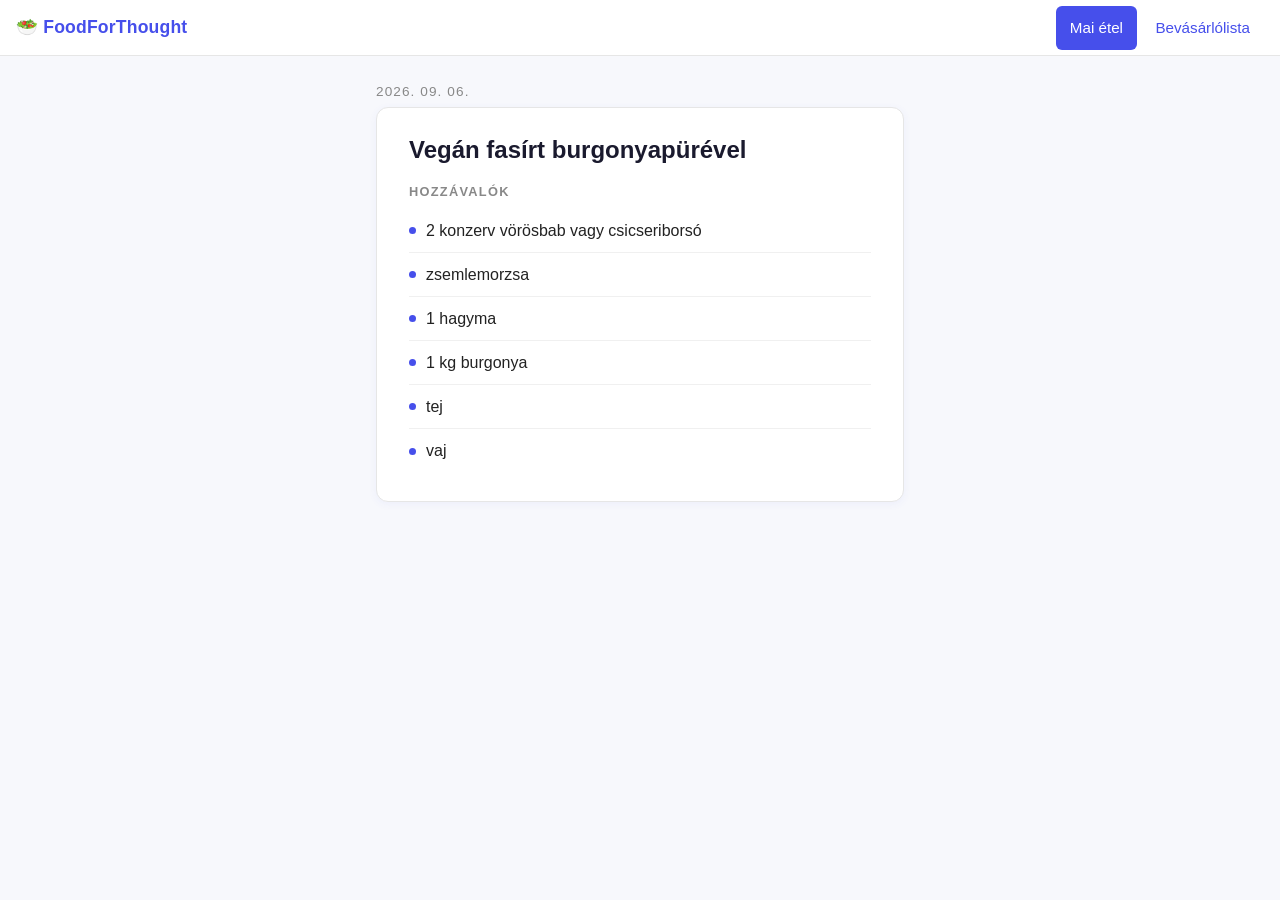
==== index.html @ c4b9708a "Add files via upload" ====
<!DOCTYPE html>
<html lang="hu">
<head>
  <meta charset="UTF-8" />
  <meta name="viewport" content="width=device-width, initial-scale=1.0, viewport-fit=cover" />
  <title>Mai étel – FoodForThought</title>
  <meta name="theme-color" content="#464feb" />
  <meta name="apple-mobile-web-app-capable" content="yes" />
  <meta name="apple-mobile-web-app-status-bar-style" content="default" />
  <style>
    *, *::before, *::after { box-sizing: border-box; margin: 0; padding: 0; }

    body {
      font-family: -apple-system, BlinkMacSystemFont, 'Segoe UI', Arial, sans-serif;
      background: #f7f8fc;
      color: #222;
      min-height: 100vh;
      -webkit-font-smoothing: antialiased;
    }

    header {
      background: #fff;
      border-bottom: 1px solid #e6e6e6;
      padding: env(safe-area-inset-top) 16px 0;
      display: flex;
      align-items: center;
      justify-content: space-between;
      min-height: calc(56px + env(safe-area-inset-top));
      position: sticky;
      top: 0;
      z-index: 10;
    }

    header h1 {
      font-size: 1.1rem;
      font-weight: 700;
      color: #464feb;
      letter-spacing: 0.01em;
    }

    nav a {
      text-decoration: none;
      color: #464feb;
      font-size: 0.95rem;
      font-weight: 500;
      padding: 6px 14px;
      min-height: 44px;
      display: inline-flex;
      align-items: center;
      border-radius: 6px;
      transition: background 0.15s;
      -webkit-tap-highlight-color: transparent;
    }

    nav a:hover { background: #eef0ff; }
    nav a.active { background: #464feb; color: #fff; }

    main {
      max-width: 560px;
      margin: 28px auto;
      padding: 0 16px max(32px, env(safe-area-inset-bottom));
    }

    .date-label {
      font-size: 0.85rem;
      color: #888;
      text-transform: uppercase;
      letter-spacing: 0.08em;
      margin-bottom: 8px;
    }

    .meal-card {
      background: #fff;
      border: 1px solid #e6e6e6;
      border-radius: 12px;
      padding: 28px 32px;
      box-shadow: 0 2px 8px rgba(70,79,235,0.06);
    }

    .meal-card h2 {
      font-size: 1.5rem;
      color: #1a1a2e;
      margin-bottom: 20px;
    }

    .meal-card h3 {
      font-size: 0.8rem;
      text-transform: uppercase;
      letter-spacing: 0.1em;
      color: #888;
      margin-bottom: 10px;
    }

    .ingredient-list {
      list-style: none;
    }

    .ingredient-list li {
      padding: 8px 0;
      min-height: 44px;
      border-bottom: 1px solid #f0f0f0;
      font-size: 1rem;
      display: flex;
      align-items: center;
      gap: 10px;
    }

    .ingredient-list li:last-child { border-bottom: none; }

    .ingredient-list li::before {
      content: '';
      display: inline-block;
      width: 7px;
      height: 7px;
      border-radius: 50%;
      background: #464feb;
      flex-shrink: 0;
    }

    .no-meal {
      text-align: center;
      padding: 48px 0;
      color: #888;
    }

    .no-meal strong { display: block; font-size: 1.1rem; color: #444; margin-bottom: 8px; }

    @media (max-width: 430px) {
      .meal-card { padding: 20px 16px; }
      .meal-card h2 { font-size: 1.3rem; }
    }

    @media (hover: none) {
      nav a:hover { background: transparent; }
    }
  </style>
</head>
<body>

<header>
  <h1>🥗 FoodForThought</h1>
  <nav>
    <a href="index.html" class="active">Mai étel</a>
    <a href="shopping.html">Bevásárlólista</a>
  </nav>
</header>

<main>
  <div id="app"></div>
</main>

<script src="foods-data.js"></script>
<script>
  const app = document.getElementById('app');

  function formatDate(dateStr) {
    const [y, m, d] = dateStr.split('-');
    return `${y}. ${m}. ${d}.`;
  }

  function todayStr() {
    const now = new Date();
    const y = now.getFullYear();
    const m = String(now.getMonth() + 1).padStart(2, '0');
    const d = String(now.getDate()).padStart(2, '0');
    return `${y}-${m}-${d}`;
  }

  function render(meal) {
    if (!meal) {
      app.innerHTML = `
        <div class="no-meal">
          <strong>Ma nincs tervezett étel.</strong>
          Nézd meg a <a href="shopping.html">bevásárlólistát</a> a közelgő napokhoz.
        </div>`;
      return;
    }

    app.innerHTML = `
      <p class="date-label">${formatDate(meal.date)}</p>
      <div class="meal-card">
        <h2>${meal.name}</h2>
        <h3>Hozzávalók</h3>
        <ul class="ingredient-list">
          ${meal.ingredients.map(i => `<li>${i}</li>`).join('')}
        </ul>
      </div>`;
  }

  const today = todayStr();
  const day   = new Date().getDate(); // 1–31
  // Fall back to the item whose id matches today's day-of-month (clamped to list length)
  const fallbackId = Math.min(day, FOODS_DATA.length);
  const meal = FOODS_DATA.find(item => item.date === today)
            || FOODS_DATA.find(item => item.id === fallbackId)
            || null;
  render(meal);
</script>
</body>
</html>
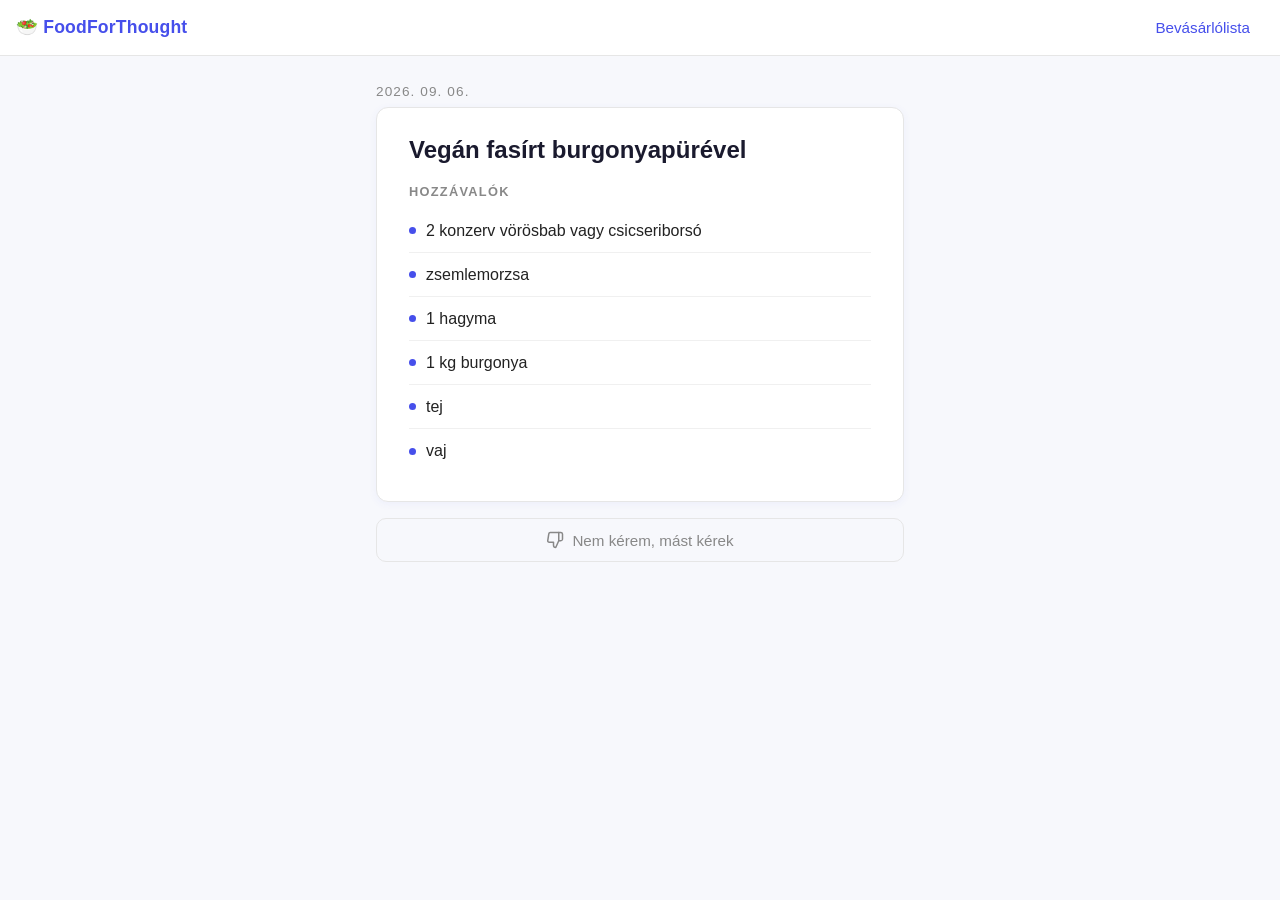
==== commit aa01ab19: "Add files via upload" ====
--- a/index.html
+++ b/index.html
@@ -125,6 +125,41 @@
 
     .no-meal strong { display: block; font-size: 1.1rem; color: #444; margin-bottom: 8px; }
 
+    .dislike-btn {
+      display: flex;
+      align-items: center;
+      justify-content: center;
+      gap: 8px;
+      margin-top: 16px;
+      width: 100%;
+      padding: 12px;
+      min-height: 44px;
+      background: none;
+      border: 1.5px solid #e6e6e6;
+      border-radius: 10px;
+      color: #888;
+      font-size: 0.95rem;
+      font-family: inherit;
+      cursor: pointer;
+      transition: border-color 0.15s, color 0.15s;
+      -webkit-tap-highlight-color: transparent;
+    }
+
+    .dislike-btn:hover { border-color: #e05252; color: #e05252; }
+
+    .dislike-btn svg { flex-shrink: 0; }
+
+    .all-disliked {
+      text-align: center;
+      padding: 32px 0;
+      color: #888;
+      font-size: 0.95rem;
+    }
+
+    @media (hover: none) {
+      .dislike-btn:hover { border-color: #e6e6e6; color: #888; }
+    }
+
     @media (max-width: 430px) {
       .meal-card { padding: 20px 16px; }
       .meal-card h2 { font-size: 1.3rem; }
@@ -140,7 +175,6 @@
 <header>
   <h1>🥗 FoodForThought</h1>
   <nav>
-    <a href="index.html" class="active">Mai étel</a>
     <a href="shopping.html">Bevásárlólista</a>
   </nav>
 </header>
@@ -166,13 +200,25 @@
     return `${y}-${m}-${d}`;
   }
 
+  // Disliked IDs persist for the session only
+  const disliked = new Set(JSON.parse(sessionStorage.getItem('disliked') || '[]'));
+
+  function saveDisliked() {
+    sessionStorage.setItem('disliked', JSON.stringify([...disliked]));
+  }
+
+  function pickRandom() {
+    const pool = FOODS_DATA.filter(m => !disliked.has(m.id));
+    if (!pool.length) return null;
+    return pool[Math.floor(Math.random() * pool.length)];
+  }
+
   function render(meal) {
     if (!meal) {
-      app.innerHTML = `
-        <div class="no-meal">
-          <strong>Ma nincs tervezett étel.</strong>
-          Nézd meg a <a href="shopping.html">bevásárlólistát</a> a közelgő napokhoz.
-        </div>`;
+      const exhausted = disliked.size > 0 && FOODS_DATA.every(m => disliked.has(m.id));
+      app.innerHTML = exhausted
+        ? `<div class="all-disliked">Minden ételt elutasítottál. <button onclick="resetDisliked()" style="color:#464feb;background:none;border:none;cursor:pointer;font-size:inherit;text-decoration:underline;">Újrakezdés</button></div>`
+        : `<div class="no-meal"><strong>Ma nincs tervezett étel.</strong> Nézd meg a <a href="shopping.html">bevásárlólistát</a> a közelgő napokhoz.</div>`;
       return;
     }
 
@@ -184,17 +230,36 @@
         <ul class="ingredient-list">
           ${meal.ingredients.map(i => `<li>${i}</li>`).join('')}
         </ul>
-      </div>`;
-  }
+      </div>
+      <button class="dislike-btn" onclick="dislikeCurrent(${meal.id})">
+        <svg width="18" height="18" viewBox="0 0 24 24" fill="none" stroke="currentColor" stroke-width="2" stroke-linecap="round" stroke-linejoin="round">
+          <path d="M10 15v4a3 3 0 0 0 3 3l4-9V2H5.72a2 2 0 0 0-2 1.7l-1.38 9a2 2 0 0 0 2 2.3H10z"/>
+          <path d="M17 2h2.67A2.31 2.31 0 0 1 22 4v7a2.31 2.31 0 0 1-2.33 2H17"/>
+        </svg>
+        Nem kérem, mást kérek
+      </button>`;
+  }
+
+  window.dislikeCurrent = function(id) {
+    disliked.add(id);
+    saveDisliked();
+    render(pickRandom());
+  };
+
+  window.resetDisliked = function() {
+    disliked.clear();
+    saveDisliked();
+    render(pickRandom());
+  };
 
   const today = todayStr();
   const day   = new Date().getDate(); // 1–31
   // Fall back to the item whose id matches today's day-of-month (clamped to list length)
   const fallbackId = Math.min(day, FOODS_DATA.length);
-  const meal = FOODS_DATA.find(item => item.date === today)
-            || FOODS_DATA.find(item => item.id === fallbackId)
-            || null;
-  render(meal);
+  const initial = FOODS_DATA.find(item => item.date === today)
+               || FOODS_DATA.find(item => item.id === fallbackId && !disliked.has(item.id))
+               || pickRandom();
+  render(initial);
 </script>
 </body>
 </html>
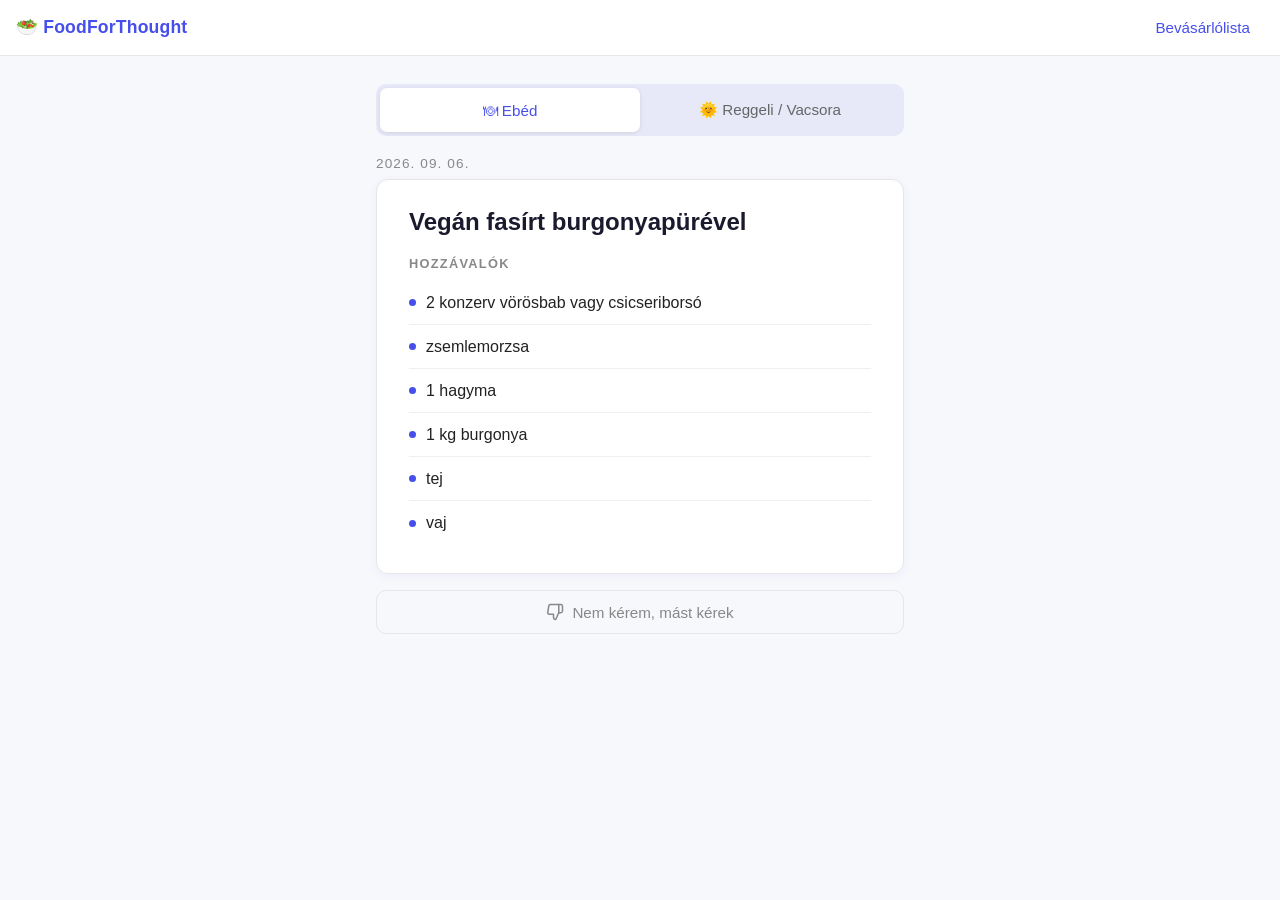
==== commit 4907271f: "Add files via upload" ====
--- a/index.html
+++ b/index.html
@@ -156,6 +156,36 @@
       font-size: 0.95rem;
     }
 
+    .meal-type-toggle {
+      display: flex;
+      background: #e8e9f8;
+      border-radius: 10px;
+      padding: 4px;
+      margin-bottom: 20px;
+    }
+
+    .meal-type-toggle button {
+      flex: 1;
+      padding: 10px;
+      min-height: 44px;
+      border: none;
+      border-radius: 7px;
+      font-family: inherit;
+      font-size: 0.95rem;
+      font-weight: 500;
+      cursor: pointer;
+      background: transparent;
+      color: #666;
+      transition: background 0.15s, color 0.15s, box-shadow 0.15s;
+      -webkit-tap-highlight-color: transparent;
+    }
+
+    .meal-type-toggle button.active {
+      background: #fff;
+      color: #464feb;
+      box-shadow: 0 1px 4px rgba(0,0,0,0.1);
+    }
+
     @media (hover: none) {
       .dislike-btn:hover { border-color: #e6e6e6; color: #888; }
     }
@@ -180,10 +210,15 @@
 </header>
 
 <main>
+  <div class="meal-type-toggle">
+    <button id="btn-lunch" onclick="setType('lunch')">&#127869; Ebéd</button>
+    <button id="btn-breakfast" onclick="setType('breakfast')">&#127774; Reggeli / Vacsora</button>
+  </div>
   <div id="app"></div>
 </main>
 
 <script src="foods-data.js"></script>
+<script src="breakfast-data.js"></script>
 <script>
   const app = document.getElementById('app');
 
@@ -200,36 +235,52 @@
     return `${y}-${m}-${d}`;
   }
 
-  // Disliked IDs persist for the session only
-  const disliked = new Set(JSON.parse(sessionStorage.getItem('disliked') || '[]'));
+  let activeType = localStorage.getItem('mealType') || 'lunch';
+
+  function getDataset() {
+    return activeType === 'lunch' ? FOODS_DATA : BREAKFAST_DATA;
+  }
+
+  function dislikedKey() {
+    return 'disliked-' + activeType;
+  }
+
+  function loadDisliked() {
+    return new Set(JSON.parse(sessionStorage.getItem(dislikedKey()) || '[]'));
+  }
+
+  // Disliked IDs are tracked per meal type, session only
+  let disliked = loadDisliked();
 
   function saveDisliked() {
-    sessionStorage.setItem('disliked', JSON.stringify([...disliked]));
+    sessionStorage.setItem(dislikedKey(), JSON.stringify([...disliked]));
   }
 
   function pickRandom() {
-    const pool = FOODS_DATA.filter(m => !disliked.has(m.id));
+    const pool = getDataset().filter(m => !disliked.has(m.id));
     if (!pool.length) return null;
     return pool[Math.floor(Math.random() * pool.length)];
   }
 
   function render(meal) {
+    const data = getDataset();
     if (!meal) {
-      const exhausted = disliked.size > 0 && FOODS_DATA.every(m => disliked.has(m.id));
+      const exhausted = disliked.size > 0 && data.every(m => disliked.has(m.id));
       app.innerHTML = exhausted
         ? `<div class="all-disliked">Minden ételt elutasítottál. <button onclick="resetDisliked()" style="color:#464feb;background:none;border:none;cursor:pointer;font-size:inherit;text-decoration:underline;">Újrakezdés</button></div>`
         : `<div class="no-meal"><strong>Ma nincs tervezett étel.</strong> Nézd meg a <a href="shopping.html">bevásárlólistát</a> a közelgő napokhoz.</div>`;
       return;
     }
 
+    const ingredientsHtml = meal.ingredients && meal.ingredients.length
+      ? `<h3>Hozzávalók</h3><ul class="ingredient-list">${meal.ingredients.map(i => `<li>${i}</li>`).join('')}</ul>`
+      : '';
+
     app.innerHTML = `
       <p class="date-label">${formatDate(meal.date)}</p>
       <div class="meal-card">
         <h2>${meal.name}</h2>
-        <h3>Hozzávalók</h3>
-        <ul class="ingredient-list">
-          ${meal.ingredients.map(i => `<li>${i}</li>`).join('')}
-        </ul>
+        ${ingredientsHtml}
       </div>
       <button class="dislike-btn" onclick="dislikeCurrent(${meal.id})">
         <svg width="18" height="18" viewBox="0 0 24 24" fill="none" stroke="currentColor" stroke-width="2" stroke-linecap="round" stroke-linejoin="round">
@@ -240,6 +291,28 @@
       </button>`;
   }
 
+  function updateToggleUI() {
+    document.getElementById('btn-lunch').classList.toggle('active', activeType === 'lunch');
+    document.getElementById('btn-breakfast').classList.toggle('active', activeType === 'breakfast');
+  }
+
+  function loadMealForType() {
+    const today = todayStr();
+    const day = new Date().getDate(); // 1–31
+    const fallbackId = Math.min(day, getDataset().length);
+    return getDataset().find(item => item.date === today && !disliked.has(item.id))
+        || getDataset().find(item => item.id === fallbackId && !disliked.has(item.id))
+        || pickRandom();
+  }
+
+  window.setType = function(type) {
+    activeType = type;
+    localStorage.setItem('mealType', type);
+    disliked = loadDisliked();
+    updateToggleUI();
+    render(loadMealForType());
+  };
+
   window.dislikeCurrent = function(id) {
     disliked.add(id);
     saveDisliked();
@@ -252,14 +325,8 @@
     render(pickRandom());
   };
 
-  const today = todayStr();
-  const day   = new Date().getDate(); // 1–31
-  // Fall back to the item whose id matches today's day-of-month (clamped to list length)
-  const fallbackId = Math.min(day, FOODS_DATA.length);
-  const initial = FOODS_DATA.find(item => item.date === today)
-               || FOODS_DATA.find(item => item.id === fallbackId && !disliked.has(item.id))
-               || pickRandom();
-  render(initial);
+  updateToggleUI();
+  render(loadMealForType());
 </script>
 </body>
 </html>
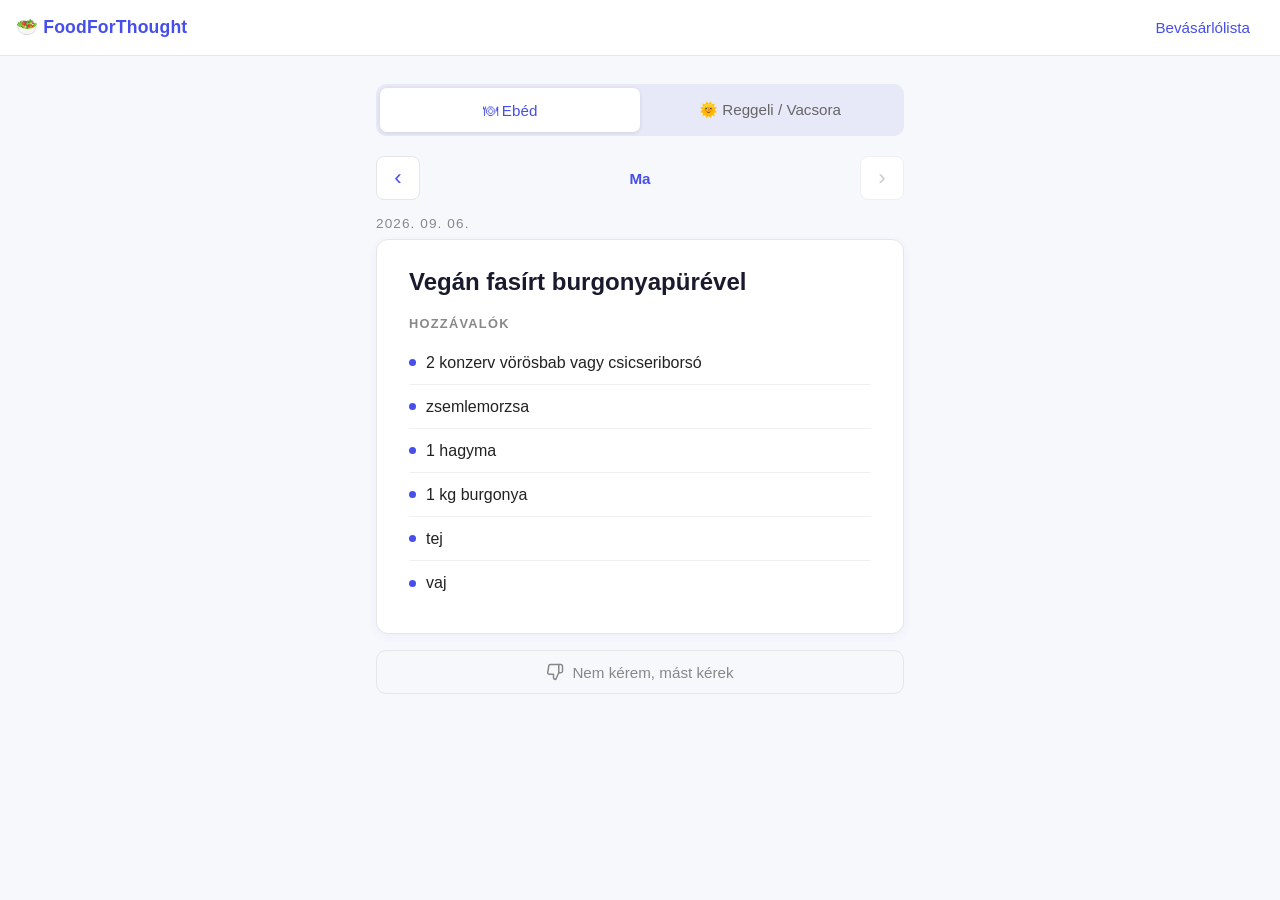
==== commit ce31ffb5: "Add files via upload" ====
--- a/index.html
+++ b/index.html
@@ -186,6 +186,44 @@
       box-shadow: 0 1px 4px rgba(0,0,0,0.1);
     }
 
+    .day-nav {
+      display: flex;
+      align-items: center;
+      gap: 8px;
+      margin-bottom: 16px;
+    }
+
+    .day-nav-btn {
+      background: #fff;
+      border: 1.5px solid #e6e6e6;
+      border-radius: 8px;
+      width: 44px;
+      height: 44px;
+      font-size: 1.4rem;
+      cursor: pointer;
+      display: flex;
+      align-items: center;
+      justify-content: center;
+      color: #464feb;
+      flex-shrink: 0;
+      transition: background 0.15s, border-color 0.15s;
+      -webkit-tap-highlight-color: transparent;
+    }
+
+    .day-nav-btn:hover { background: #eef0ff; border-color: #464feb; }
+    .day-nav-btn:disabled { color: #ccc; border-color: #f0f0f0; cursor: default; }
+    .day-nav-btn:disabled:hover { background: #fff; border-color: #f0f0f0; }
+
+    .day-nav-label {
+      flex: 1;
+      text-align: center;
+      font-weight: 600;
+      font-size: 0.95rem;
+      color: #1a1a2e;
+    }
+
+    .day-nav-label.today { color: #464feb; }
+
     @media (hover: none) {
       .dislike-btn:hover { border-color: #e6e6e6; color: #888; }
     }
@@ -214,6 +252,11 @@
     <button id="btn-lunch" onclick="setType('lunch')">&#127869; Ebéd</button>
     <button id="btn-breakfast" onclick="setType('breakfast')">&#127774; Reggeli / Vacsora</button>
   </div>
+  <div class="day-nav">
+    <button class="day-nav-btn" id="btn-prev" onclick="stepDay(-1)">&#8249;</button>
+    <span class="day-nav-label today" id="day-label">Ma</span>
+    <button class="day-nav-btn" id="btn-next" onclick="stepDay(1)">&#8250;</button>
+  </div>
   <div id="app"></div>
 </main>
 
@@ -235,7 +278,23 @@
     return `${y}-${m}-${d}`;
   }
 
+  function offsetDate(n) {
+    const dt = new Date();
+    dt.setDate(dt.getDate() + n);
+    return `${dt.getFullYear()}-${String(dt.getMonth()+1).padStart(2,'0')}-${String(dt.getDate()).padStart(2,'0')}`;
+  }
+
+  function dayLabel(n) {
+    if (n === 0) return 'Ma';
+    if (n === 1) return 'Holnap';
+    if (n === -1) return 'Tegnap';
+    const [y, m, d] = offsetDate(n).split('-').map(Number);
+    const HU_MONTHS = ['jan.','febr.','márc.','ápr.','máj.','jún.','júl.','aug.','szept.','okt.','nov.','dec.'];
+    return `${HU_MONTHS[m-1]} ${d}.`;
+  }
+
   let activeType = localStorage.getItem('mealType') || 'lunch';
+  let dayOffset = 0;
 
   function getDataset() {
     return activeType === 'lunch' ? FOODS_DATA : BREAKFAST_DATA;
@@ -276,19 +335,22 @@
       ? `<h3>Hozzávalók</h3><ul class="ingredient-list">${meal.ingredients.map(i => `<li>${i}</li>`).join('')}</ul>`
       : '';
 
+    const dislikeBtnHtml = dayOffset === 0 ? `
+      <button class="dislike-btn" onclick="dislikeCurrent(${meal.id})">
+        <svg width="18" height="18" viewBox="0 0 24 24" fill="none" stroke="currentColor" stroke-width="2" stroke-linecap="round" stroke-linejoin="round">
+          <path d="M10 15v4a3 3 0 0 0 3 3l4-9V2H5.72a2 2 0 0 0-2 1.7l-1.38 9a2 2 0 0 0 2 2.3H10z"/>
+          <path d="M17 2h2.67A2.31 2.31 0 0 1 22 4v7a2.31 2.31 0 0 1-2.33 2H17"/>
+        </svg>
+        Nem kérem, mást kérek
+      </button>` : '';
+
     app.innerHTML = `
       <p class="date-label">${formatDate(meal.date)}</p>
       <div class="meal-card">
         <h2>${meal.name}</h2>
         ${ingredientsHtml}
       </div>
-      <button class="dislike-btn" onclick="dislikeCurrent(${meal.id})">
-        <svg width="18" height="18" viewBox="0 0 24 24" fill="none" stroke="currentColor" stroke-width="2" stroke-linecap="round" stroke-linejoin="round">
-          <path d="M10 15v4a3 3 0 0 0 3 3l4-9V2H5.72a2 2 0 0 0-2 1.7l-1.38 9a2 2 0 0 0 2 2.3H10z"/>
-          <path d="M17 2h2.67A2.31 2.31 0 0 1 22 4v7a2.31 2.31 0 0 1-2.33 2H17"/>
-        </svg>
-        Nem kérem, mást kérek
-      </button>`;
+      ${dislikeBtnHtml}`;
   }
 
   function updateToggleUI() {
@@ -296,12 +358,25 @@
     document.getElementById('btn-breakfast').classList.toggle('active', activeType === 'breakfast');
   }
 
+  function updateDayNav() {
+    const dates = getDataset().map(m => m.date).sort();
+    const lbl = document.getElementById('day-label');
+    lbl.textContent = dayLabel(dayOffset);
+    lbl.className = 'day-nav-label' + (dayOffset === 0 ? ' today' : '');
+    document.getElementById('btn-prev').disabled = offsetDate(dayOffset - 1) < dates[0];
+    document.getElementById('btn-next').disabled = offsetDate(dayOffset + 1) > dates[dates.length - 1];
+  }
+
   function loadMealForType() {
-    const today = todayStr();
+    const data = getDataset();
+    const targetDate = offsetDate(dayOffset);
+    if (dayOffset !== 0) {
+      return data.find(item => item.date === targetDate) || null;
+    }
     const day = new Date().getDate(); // 1–31
-    const fallbackId = Math.min(day, getDataset().length);
-    return getDataset().find(item => item.date === today && !disliked.has(item.id))
-        || getDataset().find(item => item.id === fallbackId && !disliked.has(item.id))
+    const fallbackId = Math.min(day, data.length);
+    return data.find(item => item.date === targetDate && !disliked.has(item.id))
+        || data.find(item => item.id === fallbackId && !disliked.has(item.id))
         || pickRandom();
   }
 
@@ -310,6 +385,13 @@
     localStorage.setItem('mealType', type);
     disliked = loadDisliked();
     updateToggleUI();
+    updateDayNav();
+    render(loadMealForType());
+  };
+
+  window.stepDay = function(delta) {
+    dayOffset += delta;
+    updateDayNav();
     render(loadMealForType());
   };
 
@@ -326,6 +408,7 @@
   };
 
   updateToggleUI();
+  updateDayNav();
   render(loadMealForType());
 </script>
 </body>
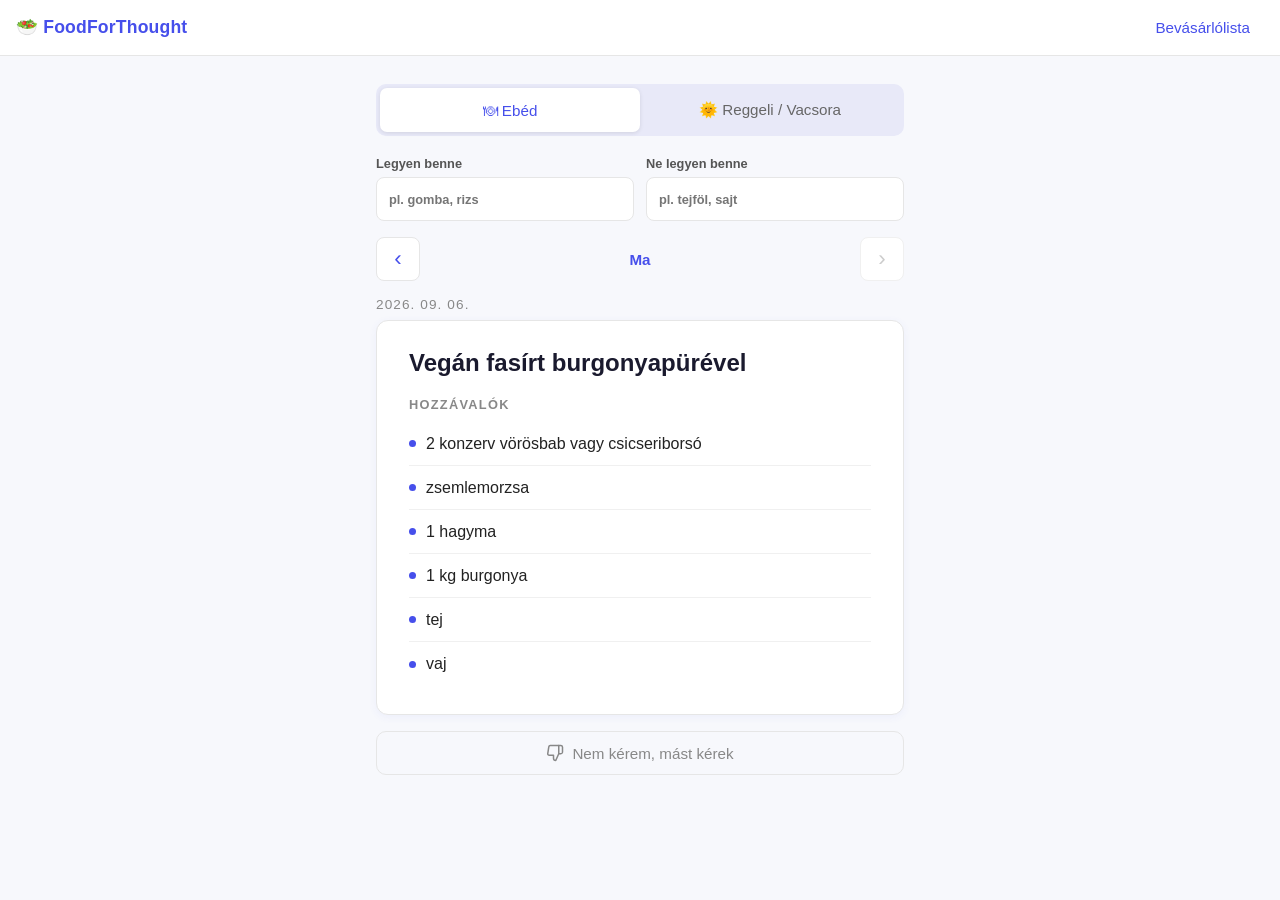
==== commit 0e534fb7: "Add files via upload" ====
--- a/index.html
+++ b/index.html
@@ -7,236 +7,8 @@
   <meta name="theme-color" content="#464feb" />
   <meta name="apple-mobile-web-app-capable" content="yes" />
   <meta name="apple-mobile-web-app-status-bar-style" content="default" />
-  <style>
-    *, *::before, *::after { box-sizing: border-box; margin: 0; padding: 0; }
-
-    body {
-      font-family: -apple-system, BlinkMacSystemFont, 'Segoe UI', Arial, sans-serif;
-      background: #f7f8fc;
-      color: #222;
-      min-height: 100vh;
-      -webkit-font-smoothing: antialiased;
-    }
-
-    header {
-      background: #fff;
-      border-bottom: 1px solid #e6e6e6;
-      padding: env(safe-area-inset-top) 16px 0;
-      display: flex;
-      align-items: center;
-      justify-content: space-between;
-      min-height: calc(56px + env(safe-area-inset-top));
-      position: sticky;
-      top: 0;
-      z-index: 10;
-    }
-
-    header h1 {
-      font-size: 1.1rem;
-      font-weight: 700;
-      color: #464feb;
-      letter-spacing: 0.01em;
-    }
-
-    nav a {
-      text-decoration: none;
-      color: #464feb;
-      font-size: 0.95rem;
-      font-weight: 500;
-      padding: 6px 14px;
-      min-height: 44px;
-      display: inline-flex;
-      align-items: center;
-      border-radius: 6px;
-      transition: background 0.15s;
-      -webkit-tap-highlight-color: transparent;
-    }
-
-    nav a:hover { background: #eef0ff; }
-    nav a.active { background: #464feb; color: #fff; }
-
-    main {
-      max-width: 560px;
-      margin: 28px auto;
-      padding: 0 16px max(32px, env(safe-area-inset-bottom));
-    }
-
-    .date-label {
-      font-size: 0.85rem;
-      color: #888;
-      text-transform: uppercase;
-      letter-spacing: 0.08em;
-      margin-bottom: 8px;
-    }
-
-    .meal-card {
-      background: #fff;
-      border: 1px solid #e6e6e6;
-      border-radius: 12px;
-      padding: 28px 32px;
-      box-shadow: 0 2px 8px rgba(70,79,235,0.06);
-    }
-
-    .meal-card h2 {
-      font-size: 1.5rem;
-      color: #1a1a2e;
-      margin-bottom: 20px;
-    }
-
-    .meal-card h3 {
-      font-size: 0.8rem;
-      text-transform: uppercase;
-      letter-spacing: 0.1em;
-      color: #888;
-      margin-bottom: 10px;
-    }
-
-    .ingredient-list {
-      list-style: none;
-    }
-
-    .ingredient-list li {
-      padding: 8px 0;
-      min-height: 44px;
-      border-bottom: 1px solid #f0f0f0;
-      font-size: 1rem;
-      display: flex;
-      align-items: center;
-      gap: 10px;
-    }
-
-    .ingredient-list li:last-child { border-bottom: none; }
-
-    .ingredient-list li::before {
-      content: '';
-      display: inline-block;
-      width: 7px;
-      height: 7px;
-      border-radius: 50%;
-      background: #464feb;
-      flex-shrink: 0;
-    }
-
-    .no-meal {
-      text-align: center;
-      padding: 48px 0;
-      color: #888;
-    }
-
-    .no-meal strong { display: block; font-size: 1.1rem; color: #444; margin-bottom: 8px; }
-
-    .dislike-btn {
-      display: flex;
-      align-items: center;
-      justify-content: center;
-      gap: 8px;
-      margin-top: 16px;
-      width: 100%;
-      padding: 12px;
-      min-height: 44px;
-      background: none;
-      border: 1.5px solid #e6e6e6;
-      border-radius: 10px;
-      color: #888;
-      font-size: 0.95rem;
-      font-family: inherit;
-      cursor: pointer;
-      transition: border-color 0.15s, color 0.15s;
-      -webkit-tap-highlight-color: transparent;
-    }
-
-    .dislike-btn:hover { border-color: #e05252; color: #e05252; }
-
-    .dislike-btn svg { flex-shrink: 0; }
-
-    .all-disliked {
-      text-align: center;
-      padding: 32px 0;
-      color: #888;
-      font-size: 0.95rem;
-    }
-
-    .meal-type-toggle {
-      display: flex;
-      background: #e8e9f8;
-      border-radius: 10px;
-      padding: 4px;
-      margin-bottom: 20px;
-    }
-
-    .meal-type-toggle button {
-      flex: 1;
-      padding: 10px;
-      min-height: 44px;
-      border: none;
-      border-radius: 7px;
-      font-family: inherit;
-      font-size: 0.95rem;
-      font-weight: 500;
-      cursor: pointer;
-      background: transparent;
-      color: #666;
-      transition: background 0.15s, color 0.15s, box-shadow 0.15s;
-      -webkit-tap-highlight-color: transparent;
-    }
-
-    .meal-type-toggle button.active {
-      background: #fff;
-      color: #464feb;
-      box-shadow: 0 1px 4px rgba(0,0,0,0.1);
-    }
-
-    .day-nav {
-      display: flex;
-      align-items: center;
-      gap: 8px;
-      margin-bottom: 16px;
-    }
-
-    .day-nav-btn {
-      background: #fff;
-      border: 1.5px solid #e6e6e6;
-      border-radius: 8px;
-      width: 44px;
-      height: 44px;
-      font-size: 1.4rem;
-      cursor: pointer;
-      display: flex;
-      align-items: center;
-      justify-content: center;
-      color: #464feb;
-      flex-shrink: 0;
-      transition: background 0.15s, border-color 0.15s;
-      -webkit-tap-highlight-color: transparent;
-    }
-
-    .day-nav-btn:hover { background: #eef0ff; border-color: #464feb; }
-    .day-nav-btn:disabled { color: #ccc; border-color: #f0f0f0; cursor: default; }
-    .day-nav-btn:disabled:hover { background: #fff; border-color: #f0f0f0; }
-
-    .day-nav-label {
-      flex: 1;
-      text-align: center;
-      font-weight: 600;
-      font-size: 0.95rem;
-      color: #1a1a2e;
-    }
-
-    .day-nav-label.today { color: #464feb; }
-
-    @media (hover: none) {
-      .dislike-btn:hover { border-color: #e6e6e6; color: #888; }
-    }
-
-    @media (max-width: 430px) {
-      .meal-card { padding: 20px 16px; }
-      .meal-card h2 { font-size: 1.3rem; }
-    }
-
-    @media (hover: none) {
-      nav a:hover { background: transparent; }
-    }
-  </style>
+  <link rel="stylesheet" href="style.css" />
+  <link rel="stylesheet" href="index.css" />
 </head>
 <body>
 
@@ -252,6 +24,16 @@
     <button id="btn-lunch" onclick="setType('lunch')">&#127869; Ebéd</button>
     <button id="btn-breakfast" onclick="setType('breakfast')">&#127774; Reggeli / Vacsora</button>
   </div>
+  <form class="ingredient-filters" onsubmit="return false">
+    <label>
+      <span>Legyen benne</span>
+      <input id="include-ingredient" type="search" placeholder="pl. gomba, rizs" autocomplete="off" />
+    </label>
+    <label>
+      <span>Ne legyen benne</span>
+      <input id="exclude-ingredient" type="search" placeholder="pl. tejföl, sajt" autocomplete="off" />
+    </label>
+  </form>
   <div class="day-nav">
     <button class="day-nav-btn" id="btn-prev" onclick="stepDay(-1)">&#8249;</button>
     <span class="day-nav-label today" id="day-label">Ma</span>
@@ -262,154 +44,6 @@
 
 <script src="foods-data.js"></script>
 <script src="breakfast-data.js"></script>
-<script>
-  const app = document.getElementById('app');
-
-  function formatDate(dateStr) {
-    const [y, m, d] = dateStr.split('-');
-    return `${y}. ${m}. ${d}.`;
-  }
-
-  function todayStr() {
-    const now = new Date();
-    const y = now.getFullYear();
-    const m = String(now.getMonth() + 1).padStart(2, '0');
-    const d = String(now.getDate()).padStart(2, '0');
-    return `${y}-${m}-${d}`;
-  }
-
-  function offsetDate(n) {
-    const dt = new Date();
-    dt.setDate(dt.getDate() + n);
-    return `${dt.getFullYear()}-${String(dt.getMonth()+1).padStart(2,'0')}-${String(dt.getDate()).padStart(2,'0')}`;
-  }
-
-  function dayLabel(n) {
-    if (n === 0) return 'Ma';
-    if (n === 1) return 'Holnap';
-    if (n === -1) return 'Tegnap';
-    const [y, m, d] = offsetDate(n).split('-').map(Number);
-    const HU_MONTHS = ['jan.','febr.','márc.','ápr.','máj.','jún.','júl.','aug.','szept.','okt.','nov.','dec.'];
-    return `${HU_MONTHS[m-1]} ${d}.`;
-  }
-
-  let activeType = localStorage.getItem('mealType') || 'lunch';
-  let dayOffset = 0;
-
-  function getDataset() {
-    return activeType === 'lunch' ? FOODS_DATA : BREAKFAST_DATA;
-  }
-
-  function dislikedKey() {
-    return 'disliked-' + activeType;
-  }
-
-  function loadDisliked() {
-    return new Set(JSON.parse(sessionStorage.getItem(dislikedKey()) || '[]'));
-  }
-
-  // Disliked IDs are tracked per meal type, session only
-  let disliked = loadDisliked();
-
-  function saveDisliked() {
-    sessionStorage.setItem(dislikedKey(), JSON.stringify([...disliked]));
-  }
-
-  function pickRandom() {
-    const pool = getDataset().filter(m => !disliked.has(m.id));
-    if (!pool.length) return null;
-    return pool[Math.floor(Math.random() * pool.length)];
-  }
-
-  function render(meal) {
-    const data = getDataset();
-    if (!meal) {
-      const exhausted = disliked.size > 0 && data.every(m => disliked.has(m.id));
-      app.innerHTML = exhausted
-        ? `<div class="all-disliked">Minden ételt elutasítottál. <button onclick="resetDisliked()" style="color:#464feb;background:none;border:none;cursor:pointer;font-size:inherit;text-decoration:underline;">Újrakezdés</button></div>`
-        : `<div class="no-meal"><strong>Ma nincs tervezett étel.</strong> Nézd meg a <a href="shopping.html">bevásárlólistát</a> a közelgő napokhoz.</div>`;
-      return;
-    }
-
-    const ingredientsHtml = meal.ingredients && meal.ingredients.length
-      ? `<h3>Hozzávalók</h3><ul class="ingredient-list">${meal.ingredients.map(i => `<li>${i}</li>`).join('')}</ul>`
-      : '';
-
-    const dislikeBtnHtml = dayOffset === 0 ? `
-      <button class="dislike-btn" onclick="dislikeCurrent(${meal.id})">
-        <svg width="18" height="18" viewBox="0 0 24 24" fill="none" stroke="currentColor" stroke-width="2" stroke-linecap="round" stroke-linejoin="round">
-          <path d="M10 15v4a3 3 0 0 0 3 3l4-9V2H5.72a2 2 0 0 0-2 1.7l-1.38 9a2 2 0 0 0 2 2.3H10z"/>
-          <path d="M17 2h2.67A2.31 2.31 0 0 1 22 4v7a2.31 2.31 0 0 1-2.33 2H17"/>
-        </svg>
-        Nem kérem, mást kérek
-      </button>` : '';
-
-    app.innerHTML = `
-      <p class="date-label">${formatDate(meal.date)}</p>
-      <div class="meal-card">
-        <h2>${meal.name}</h2>
-        ${ingredientsHtml}
-      </div>
-      ${dislikeBtnHtml}`;
-  }
-
-  function updateToggleUI() {
-    document.getElementById('btn-lunch').classList.toggle('active', activeType === 'lunch');
-    document.getElementById('btn-breakfast').classList.toggle('active', activeType === 'breakfast');
-  }
-
-  function updateDayNav() {
-    const dates = getDataset().map(m => m.date).sort();
-    const lbl = document.getElementById('day-label');
-    lbl.textContent = dayLabel(dayOffset);
-    lbl.className = 'day-nav-label' + (dayOffset === 0 ? ' today' : '');
-    document.getElementById('btn-prev').disabled = offsetDate(dayOffset - 1) < dates[0];
-    document.getElementById('btn-next').disabled = offsetDate(dayOffset + 1) > dates[dates.length - 1];
-  }
-
-  function loadMealForType() {
-    const data = getDataset();
-    const targetDate = offsetDate(dayOffset);
-    if (dayOffset !== 0) {
-      return data.find(item => item.date === targetDate) || null;
-    }
-    const day = new Date().getDate(); // 1–31
-    const fallbackId = Math.min(day, data.length);
-    return data.find(item => item.date === targetDate && !disliked.has(item.id))
-        || data.find(item => item.id === fallbackId && !disliked.has(item.id))
-        || pickRandom();
-  }
-
-  window.setType = function(type) {
-    activeType = type;
-    localStorage.setItem('mealType', type);
-    disliked = loadDisliked();
-    updateToggleUI();
-    updateDayNav();
-    render(loadMealForType());
-  };
-
-  window.stepDay = function(delta) {
-    dayOffset += delta;
-    updateDayNav();
-    render(loadMealForType());
-  };
-
-  window.dislikeCurrent = function(id) {
-    disliked.add(id);
-    saveDisliked();
-    render(pickRandom());
-  };
-
-  window.resetDisliked = function() {
-    disliked.clear();
-    saveDisliked();
-    render(pickRandom());
-  };
-
-  updateToggleUI();
-  updateDayNav();
-  render(loadMealForType());
-</script>
+<script src="index.js"></script>
 </body>
 </html>
--- a/style.css
+++ b/style.css
@@ -0,0 +1,50 @@
+*, *::before, *::after { box-sizing: border-box; margin: 0; padding: 0; }
+
+body {
+  font-family: -apple-system, BlinkMacSystemFont, 'Segoe UI', Arial, sans-serif;
+  background: #f7f8fc;
+  color: #222;
+  min-height: 100vh;
+  -webkit-font-smoothing: antialiased;
+}
+
+header {
+  background: #fff;
+  border-bottom: 1px solid #e6e6e6;
+  padding: env(safe-area-inset-top) 16px 0;
+  display: flex;
+  align-items: center;
+  justify-content: space-between;
+  min-height: calc(56px + env(safe-area-inset-top));
+  position: sticky;
+  top: 0;
+  z-index: 10;
+}
+
+header h1 {
+  font-size: 1.1rem;
+  font-weight: 700;
+  color: #464feb;
+  letter-spacing: 0.01em;
+}
+
+nav a {
+  text-decoration: none;
+  color: #464feb;
+  font-size: 0.95rem;
+  font-weight: 500;
+  padding: 6px 14px;
+  min-height: 44px;
+  display: inline-flex;
+  align-items: center;
+  border-radius: 6px;
+  transition: background 0.15s;
+  -webkit-tap-highlight-color: transparent;
+}
+
+nav a:hover { background: #eef0ff; }
+nav a.active { background: #464feb; color: #fff; }
+
+@media (hover: none) {
+  nav a:hover { background: transparent; }
+}
--- a/index.css
+++ b/index.css
@@ -0,0 +1,221 @@
+main {
+  max-width: 560px;
+  margin: 28px auto;
+  padding: 0 16px max(32px, env(safe-area-inset-bottom));
+}
+
+.date-label {
+  font-size: 0.85rem;
+  color: #888;
+  text-transform: uppercase;
+  letter-spacing: 0.08em;
+  margin-bottom: 8px;
+}
+
+.meal-card {
+  background: #fff;
+  border: 1px solid #e6e6e6;
+  border-radius: 12px;
+  padding: 28px 32px;
+  box-shadow: 0 2px 8px rgba(70,79,235,0.06);
+  overflow: hidden;
+}
+
+.meal-img {
+  display: block;
+  width: calc(100% + 64px);
+  height: 200px;
+  object-fit: cover;
+  margin: -28px -32px 20px;
+  border-radius: 11px 11px 0 0;
+  background: #f0f0f0;
+}
+
+.meal-card h2 {
+  font-size: 1.5rem;
+  color: #1a1a2e;
+  margin-bottom: 20px;
+}
+
+.meal-card h3 {
+  font-size: 0.8rem;
+  text-transform: uppercase;
+  letter-spacing: 0.1em;
+  color: #888;
+  margin-bottom: 10px;
+}
+
+.ingredient-list {
+  list-style: none;
+}
+
+.ingredient-list li {
+  padding: 8px 0;
+  min-height: 44px;
+  border-bottom: 1px solid #f0f0f0;
+  font-size: 1rem;
+  display: flex;
+  align-items: center;
+  gap: 10px;
+}
+
+.ingredient-list li:last-child { border-bottom: none; }
+
+.ingredient-list li::before {
+  content: '';
+  display: inline-block;
+  width: 7px;
+  height: 7px;
+  border-radius: 50%;
+  background: #464feb;
+  flex-shrink: 0;
+}
+
+.no-meal {
+  text-align: center;
+  padding: 48px 0;
+  color: #888;
+}
+
+.no-meal strong { display: block; font-size: 1.1rem; color: #444; margin-bottom: 8px; }
+
+.dislike-btn {
+  display: flex;
+  align-items: center;
+  justify-content: center;
+  gap: 8px;
+  margin-top: 16px;
+  width: 100%;
+  padding: 12px;
+  min-height: 44px;
+  background: none;
+  border: 1.5px solid #e6e6e6;
+  border-radius: 10px;
+  color: #888;
+  font-size: 0.95rem;
+  font-family: inherit;
+  cursor: pointer;
+  transition: border-color 0.15s, color 0.15s;
+  -webkit-tap-highlight-color: transparent;
+}
+
+.dislike-btn:hover { border-color: #e05252; color: #e05252; }
+.dislike-btn svg { flex-shrink: 0; }
+
+.all-disliked {
+  text-align: center;
+  padding: 32px 0;
+  color: #888;
+  font-size: 0.95rem;
+}
+
+.meal-type-toggle {
+  display: flex;
+  background: #e8e9f8;
+  border-radius: 10px;
+  padding: 4px;
+  margin-bottom: 20px;
+}
+
+.meal-type-toggle button {
+  flex: 1;
+  padding: 10px;
+  min-height: 44px;
+  border: none;
+  border-radius: 7px;
+  font-family: inherit;
+  font-size: 0.95rem;
+  font-weight: 500;
+  cursor: pointer;
+  background: transparent;
+  color: #666;
+  transition: background 0.15s, color 0.15s, box-shadow 0.15s;
+  -webkit-tap-highlight-color: transparent;
+}
+
+.meal-type-toggle button.active {
+  background: #fff;
+  color: #464feb;
+  box-shadow: 0 1px 4px rgba(0,0,0,0.1);
+}
+
+.ingredient-filters {
+  display: grid;
+  grid-template-columns: 1fr 1fr;
+  gap: 12px;
+  margin-bottom: 16px;
+}
+
+.ingredient-filters label {
+  display: grid;
+  gap: 6px;
+  color: #555;
+  font-size: 0.8rem;
+  font-weight: 600;
+}
+
+.ingredient-filters input {
+  width: 100%;
+  min-height: 44px;
+  padding: 10px 12px;
+  border: 1.5px solid #e6e6e6;
+  border-radius: 8px;
+  background: #fff;
+  color: #222;
+  font: inherit;
+  outline: none;
+}
+
+.ingredient-filters input:focus {
+  border-color: #464feb;
+  box-shadow: 0 0 0 3px rgba(70,79,235,0.12);
+}
+
+.day-nav {
+  display: flex;
+  align-items: center;
+  gap: 8px;
+  margin-bottom: 16px;
+}
+
+.day-nav-btn {
+  background: #fff;
+  border: 1.5px solid #e6e6e6;
+  border-radius: 8px;
+  width: 44px;
+  height: 44px;
+  font-size: 1.4rem;
+  cursor: pointer;
+  display: flex;
+  align-items: center;
+  justify-content: center;
+  color: #464feb;
+  flex-shrink: 0;
+  transition: background 0.15s, border-color 0.15s;
+  -webkit-tap-highlight-color: transparent;
+}
+
+.day-nav-btn:hover { background: #eef0ff; border-color: #464feb; }
+.day-nav-btn:disabled { color: #ccc; border-color: #f0f0f0; cursor: default; }
+.day-nav-btn:disabled:hover { background: #fff; border-color: #f0f0f0; }
+
+.day-nav-label {
+  flex: 1;
+  text-align: center;
+  font-weight: 600;
+  font-size: 0.95rem;
+  color: #1a1a2e;
+}
+
+.day-nav-label.today { color: #464feb; }
+
+@media (hover: none) {
+  .dislike-btn:hover { border-color: #e6e6e6; color: #888; }
+}
+
+@media (max-width: 430px) {
+  .ingredient-filters { grid-template-columns: 1fr; gap: 10px; }
+  .meal-card { padding: 20px 16px; }
+  .meal-card h2 { font-size: 1.3rem; }
+  .meal-img { width: calc(100% + 32px); height: 170px; margin: -20px -16px 16px; }
+}
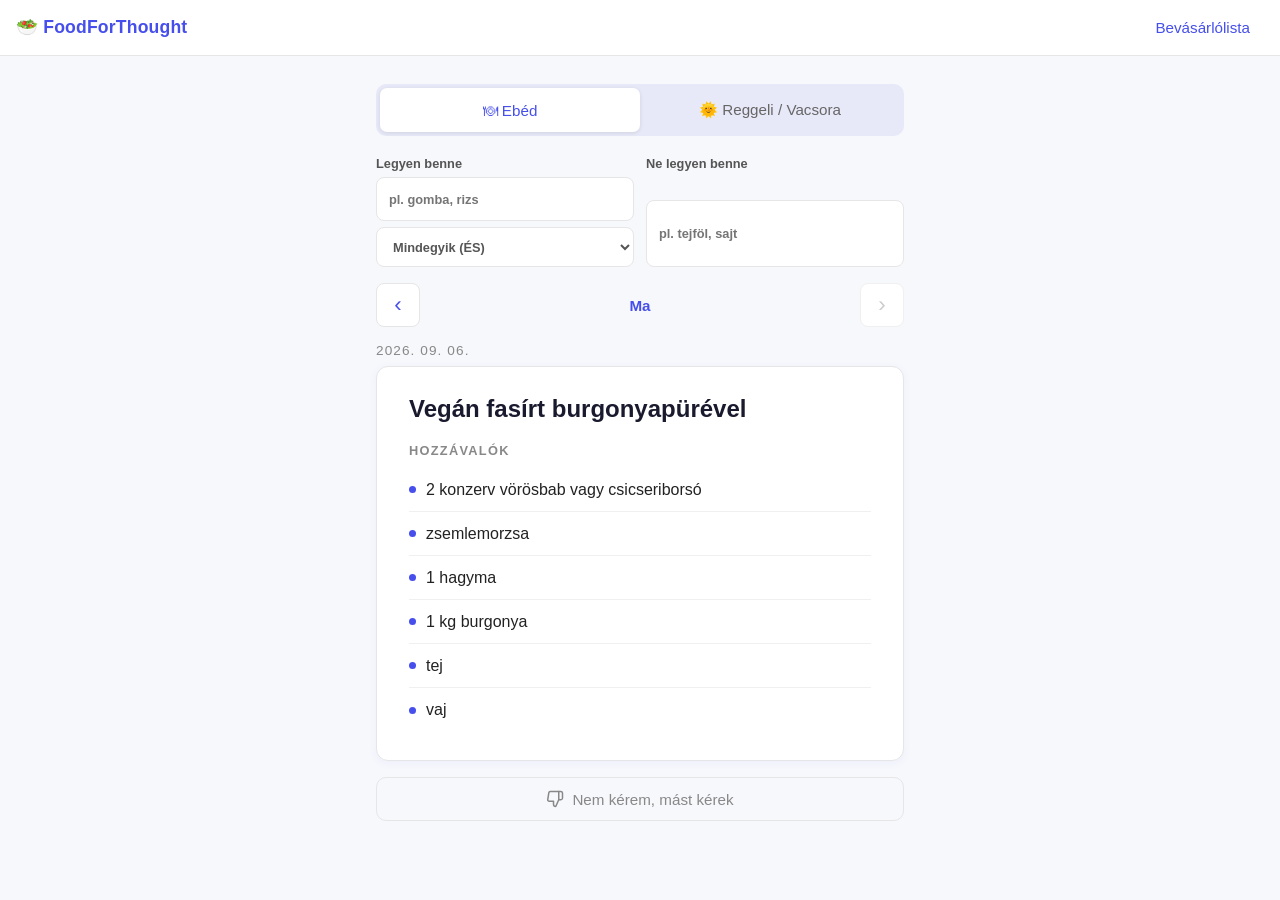
==== commit 0b45718d: "Add files via upload" ====
--- a/index.html
+++ b/index.html
@@ -28,6 +28,10 @@
     <label>
       <span>Legyen benne</span>
       <input id="include-ingredient" type="search" placeholder="pl. gomba, rizs" autocomplete="off" />
+      <select id="include-mode" aria-label="A megadott összetevők kapcsolata">
+        <option value="all">Mindegyik (ÉS)</option>
+        <option value="any">Legalább egy (VAGY)</option>
+      </select>
     </label>
     <label>
       <span>Ne legyen benne</span>
--- a/index.css
+++ b/index.css
@@ -166,6 +166,23 @@
   outline: none;
 }
 
+.ingredient-filters select {
+  width: 100%;
+  min-height: 40px;
+  padding: 8px 12px;
+  border: 1.5px solid #e6e6e6;
+  border-radius: 8px;
+  background: #fff;
+  color: #555;
+  font: inherit;
+  outline: none;
+}
+
+.ingredient-filters select:focus {
+  border-color: #464feb;
+  box-shadow: 0 0 0 3px rgba(70,79,235,0.12);
+}
+
 .ingredient-filters input:focus {
   border-color: #464feb;
   box-shadow: 0 0 0 3px rgba(70,79,235,0.12);
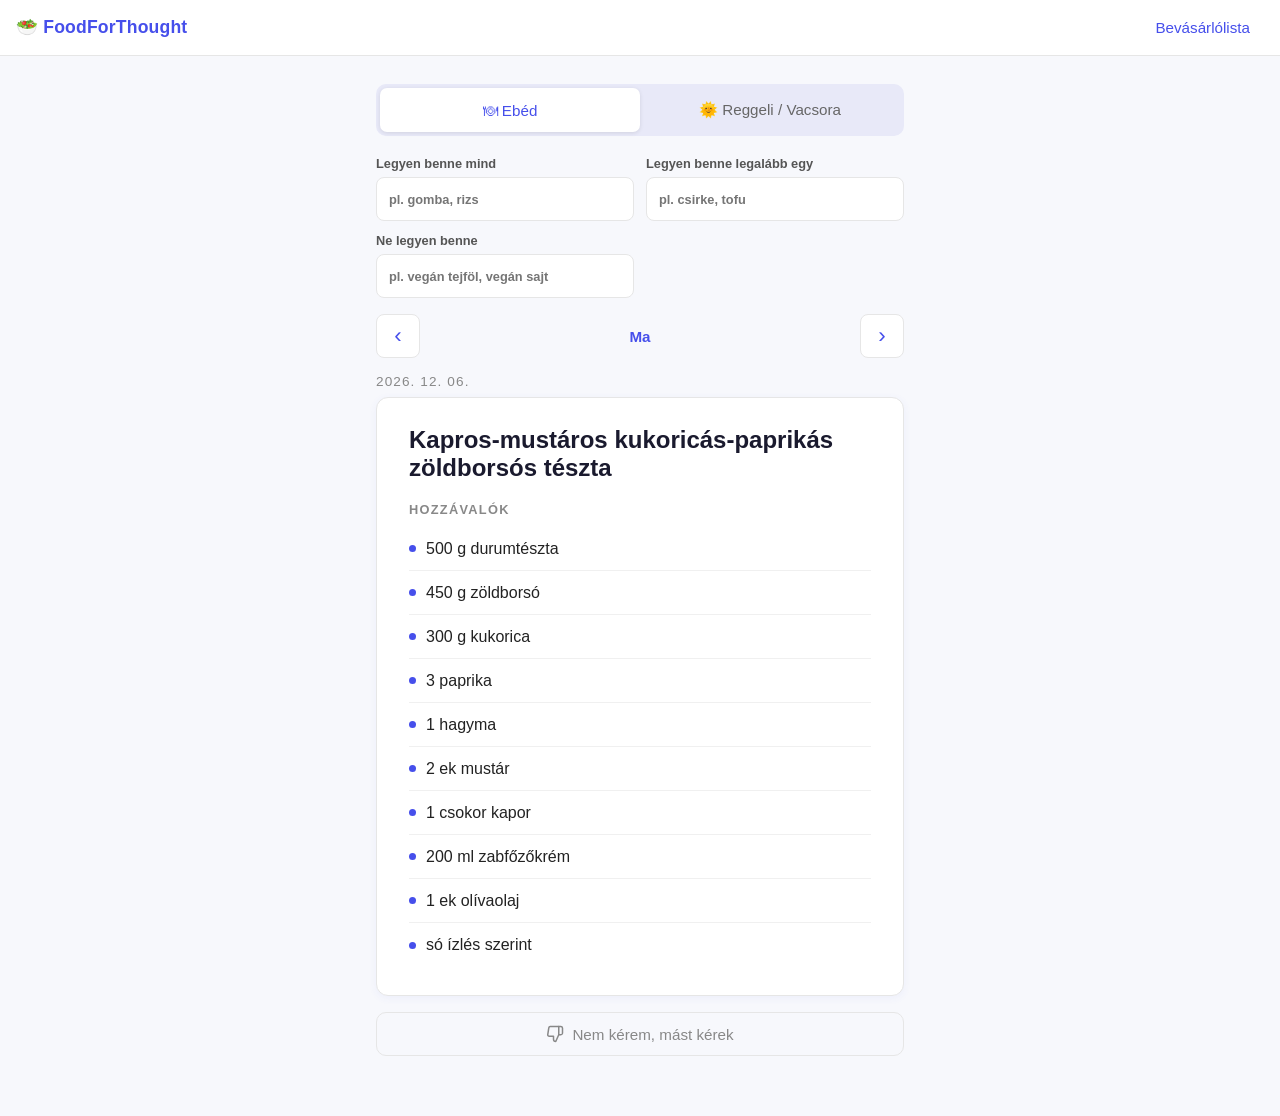
==== commit 01c9c7df: "better food items" ====
--- a/index.html
+++ b/index.html
@@ -26,17 +26,18 @@
   </div>
   <form class="ingredient-filters" onsubmit="return false">
     <label>
-      <span>Legyen benne</span>
-      <input id="include-ingredient" type="search" placeholder="pl. gomba, rizs" autocomplete="off" />
-      <select id="include-mode" aria-label="A megadott összetevők kapcsolata">
-        <option value="all">Mindegyik (ÉS)</option>
-        <option value="any">Legalább egy (VAGY)</option>
-      </select>
+      <span>Legyen benne mind</span>
+      <input id="include-all-ingredients" type="search" placeholder="pl. gomba, rizs" autocomplete="off" />
+    </label>
+    <label>
+      <span>Legyen benne legalább egy</span>
+      <input id="include-any-ingredients" type="search" placeholder="pl. csirke, tofu" autocomplete="off" />
     </label>
     <label>
       <span>Ne legyen benne</span>
-      <input id="exclude-ingredient" type="search" placeholder="pl. tejföl, sajt" autocomplete="off" />
+      <input id="exclude-ingredient" type="search" placeholder="pl. vegán tejföl, vegán sajt" autocomplete="off" />
     </label>
+    
   </form>
   <div class="day-nav">
     <button class="day-nav-btn" id="btn-prev" onclick="stepDay(-1)">&#8249;</button>
